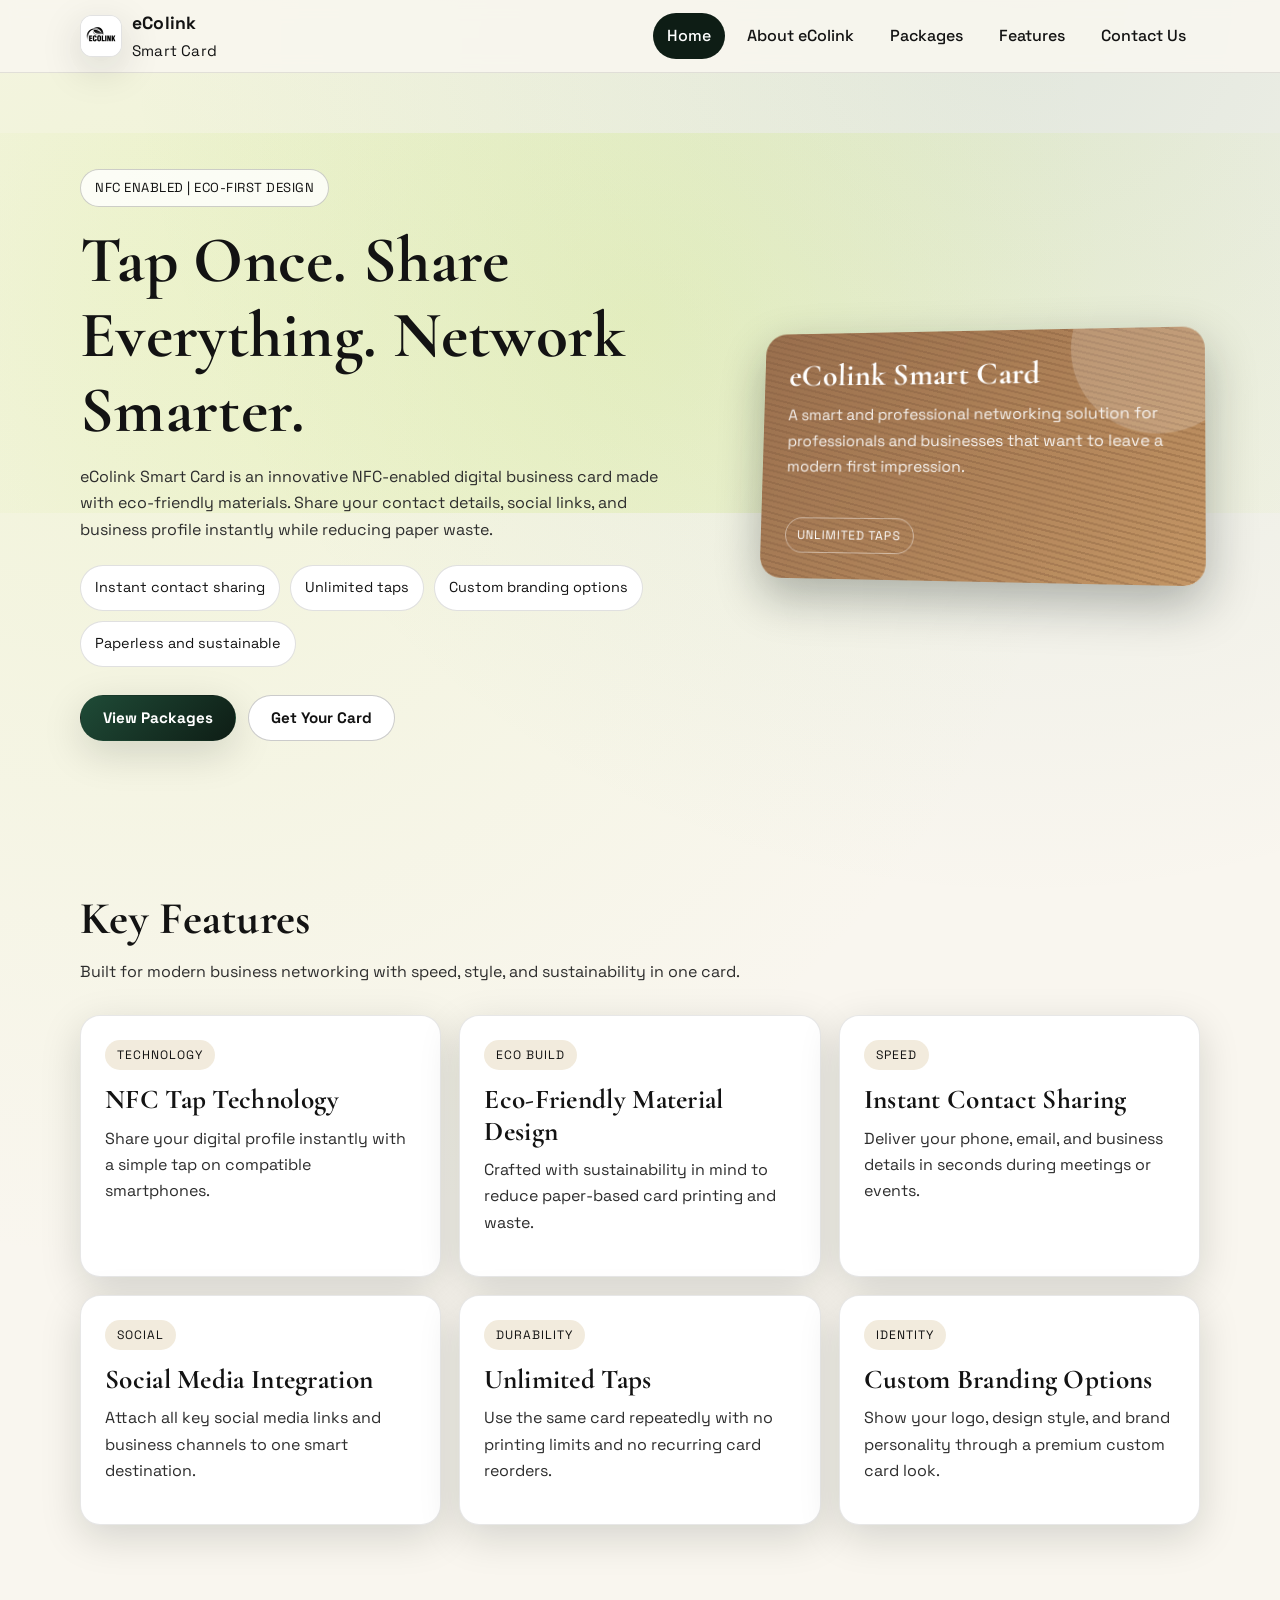
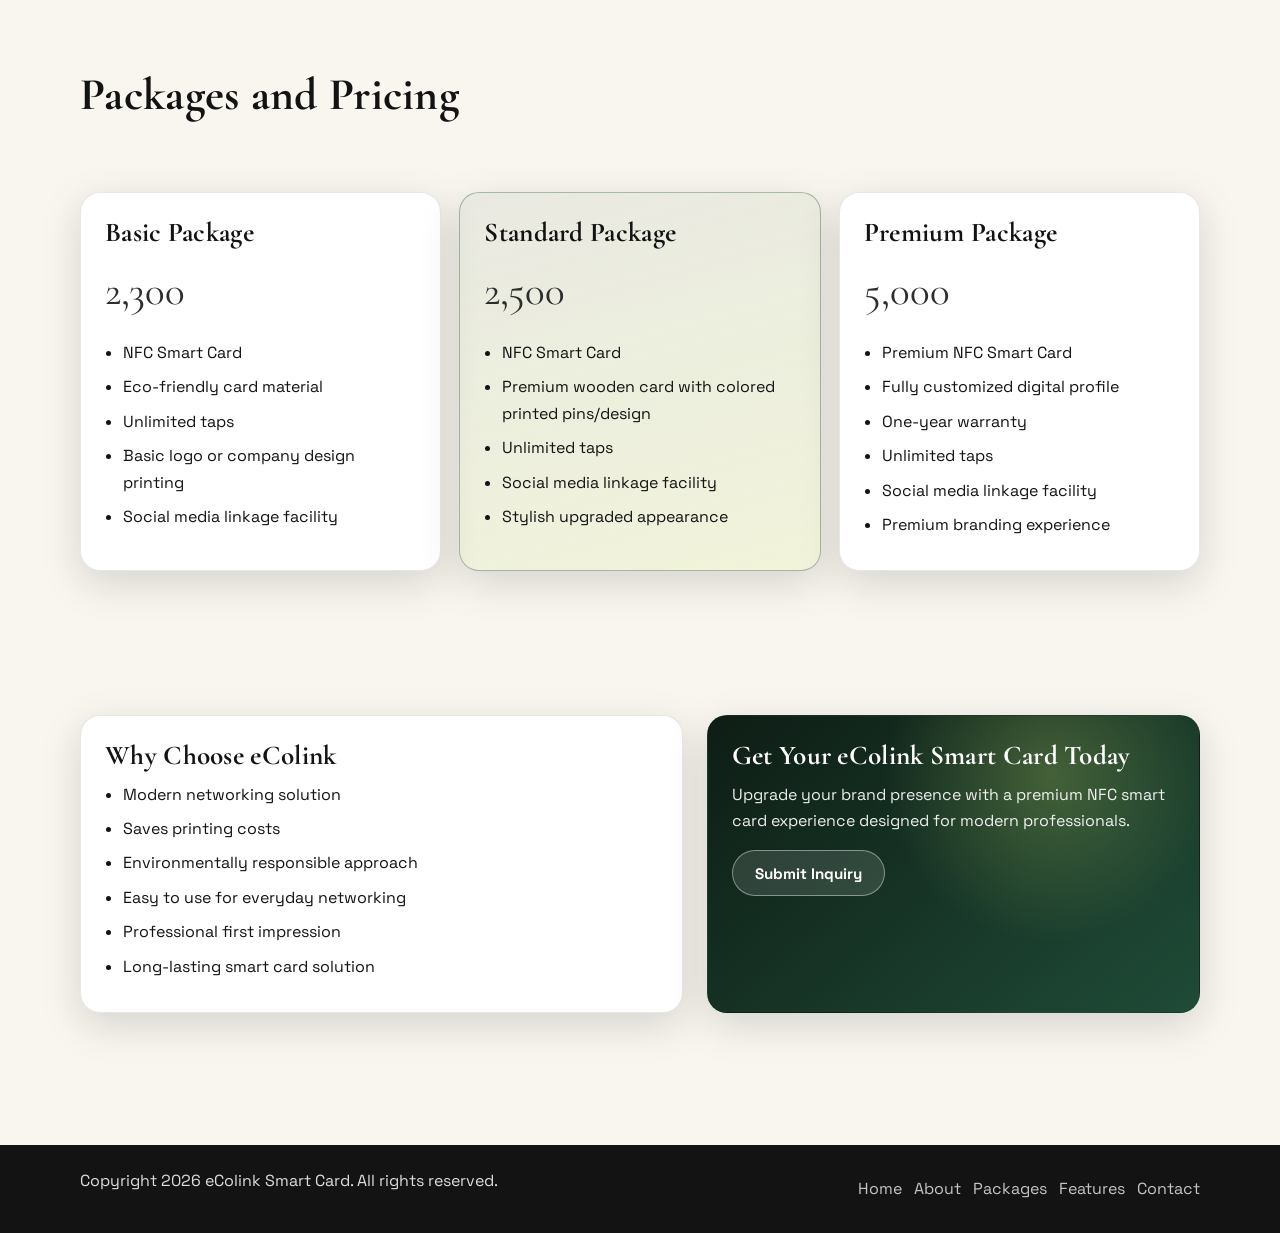
==== index.html @ d2e942c2 "Initial eColink Smart Card website" ====
<!doctype html>
<html lang="en">
<head>
  <meta charset="UTF-8">
  <meta name="viewport" content="width=device-width, initial-scale=1.0">
  <title>eColink Smart Card | Modern Sustainable Networking</title>
  <meta name="description" content="eColink Smart Card is an NFC-enabled, eco-friendly digital business card for instant contact sharing and smarter networking.">
  <link rel="preconnect" href="https://fonts.googleapis.com">
  <link rel="preconnect" href="https://fonts.gstatic.com" crossorigin>
  <link href="https://fonts.googleapis.com/css2?family=Cormorant+Garamond:wght@500;600;700&family=Space+Grotesk:wght@400;500;600;700&display=swap" rel="stylesheet">
  <link rel="stylesheet" href="styles.css">
  <script src="script.js" defer></script>
</head>
<body data-page="home">
  <header class="site-header">
    <div class="container nav-wrap">
      <a class="brand" href="index.html">
        <img class="brand-mark" src="images/Logo.jpeg" alt="eColink logo">
        <span class="brand-text"><strong>eColink</strong> Smart Card</span>
      </a>
      <button class="menu-toggle" type="button" aria-expanded="false" aria-controls="site-nav">Menu</button>
      <nav class="site-nav" id="site-nav" aria-label="Main navigation">
        <a href="index.html" data-page-link="home">Home</a>
        <a href="about.html" data-page-link="about">About eColink</a>
        <a href="packages.html" data-page-link="packages">Packages</a>
        <a href="features.html" data-page-link="features">Features</a>
        <a href="contact.html" data-page-link="contact">Contact Us</a>
      </nav>
    </div>
  </header>

  <main>
    <section class="hero">
      <div class="container hero-grid">
        <div class="reveal">
          <span class="badge">NFC enabled | Eco-first design</span>
          <h1>Tap Once. Share Everything. Network Smarter.</h1>
          <p>
            eColink Smart Card is an innovative NFC-enabled digital business card made with eco-friendly materials.
            Share your contact details, social links, and business profile instantly while reducing paper waste.
          </p>
          <ul class="hero-points">
            <li>Instant contact sharing</li>
            <li>Unlimited taps</li>
            <li>Custom branding options</li>
            <li>Paperless and sustainable</li>
          </ul>
          <div class="hero-actions">
            <a class="btn btn-primary" href="packages.html">View Packages</a>
            <a class="btn btn-secondary" href="contact.html">Get Your Card</a>
          </div>
        </div>

        <div class="hero-card-wrap reveal">
          <article class="hero-card wood-grain">
            <h3>eColink Smart Card</h3>
            <p>
              A smart and professional networking solution for professionals and businesses that want to leave a
              modern first impression.
            </p>
            <span class="chip">Unlimited taps</span>
          </article>
        </div>
      </div>
    </section>

    <section class="section">
      <div class="container">
        <h2 class="section-title reveal">Key Features</h2>
        <p class="section-subtitle reveal">
          Built for modern business networking with speed, style, and sustainability in one card.
        </p>
        <div class="grid grid-3 stagger">
          <article class="feature-card">
            <span class="feature-tag">Technology</span>
            <h3>NFC Tap Technology</h3>
            <p>Share your digital profile instantly with a simple tap on compatible smartphones.</p>
          </article>
          <article class="feature-card">
            <span class="feature-tag">Eco Build</span>
            <h3>Eco-Friendly Material Design</h3>
            <p>Crafted with sustainability in mind to reduce paper-based card printing and waste.</p>
          </article>
          <article class="feature-card">
            <span class="feature-tag">Speed</span>
            <h3>Instant Contact Sharing</h3>
            <p>Deliver your phone, email, and business details in seconds during meetings or events.</p>
          </article>
          <article class="feature-card">
            <span class="feature-tag">Social</span>
            <h3>Social Media Integration</h3>
            <p>Attach all key social media links and business channels to one smart destination.</p>
          </article>
          <article class="feature-card">
            <span class="feature-tag">Durability</span>
            <h3>Unlimited Taps</h3>
            <p>Use the same card repeatedly with no printing limits and no recurring card reorders.</p>
          </article>
          <article class="feature-card">
            <span class="feature-tag">Identity</span>
            <h3>Custom Branding Options</h3>
            <p>Show your logo, design style, and brand personality through a premium custom card look.</p>
          </article>
        </div>
      </div>
    </section>

    <section class="section">
      <div class="container">
        <h2 class="section-title reveal">Packages and Pricing</h2>
        <p class="section-subtitle reveal">
          Choose the package that matches your style and business identity.
        </p>
        <div class="grid grid-3 stagger">
          <article class="package-card">
            <h3>Basic Package</h3>
            <p class="price">2,300</p>
            <ul>
              <li>NFC Smart Card</li>
              <li>Eco-friendly card material</li>
              <li>Unlimited taps</li>
              <li>Basic logo or company design printing</li>
              <li>Social media linkage facility</li>
            </ul>
          </article>
          <article class="package-card highlight">
            <h3>Standard Package</h3>
            <p class="price">2,500</p>
            <ul>
              <li>NFC Smart Card</li>
              <li>Premium wooden card with colored printed pins/design</li>
              <li>Unlimited taps</li>
              <li>Social media linkage facility</li>
              <li>Stylish upgraded appearance</li>
            </ul>
          </article>
          <article class="package-card">
            <h3>Premium Package</h3>
            <p class="price">5,000</p>
            <ul>
              <li>Premium NFC Smart Card</li>
              <li>Fully customized digital profile</li>
              <li>One-year warranty</li>
              <li>Unlimited taps</li>
              <li>Social media linkage facility</li>
              <li>Premium branding experience</li>
            </ul>
          </article>
        </div>
      </div>
    </section>

    <section class="section">
      <div class="container why-grid">
        <article class="value-card reveal">
          <h3>Why Choose eColink</h3>
          <ul class="check-list">
            <li>Modern networking solution</li>
            <li>Saves printing costs</li>
            <li>Environmentally responsible approach</li>
            <li>Easy to use for everyday networking</li>
            <li>Professional first impression</li>
            <li>Long-lasting smart card solution</li>
          </ul>
        </article>
        <article class="panel accent-panel reveal">
          <h3>Get Your eColink Smart Card Today</h3>
          <p>
            Upgrade your brand presence with a premium NFC smart card experience designed for modern professionals.
          </p>
          <a class="btn btn-secondary" href="contact.html">Submit Inquiry</a>
        </article>
      </div>
    </section>
  </main>

  <footer class="site-footer">
    <div class="container footer-inner">
      <p>Copyright <span data-year></span> eColink Smart Card. All rights reserved.</p>
      <nav class="footer-nav" aria-label="Footer links">
        <a href="index.html">Home</a>
        <a href="about.html">About</a>
        <a href="packages.html">Packages</a>
        <a href="features.html">Features</a>
        <a href="contact.html">Contact</a>
      </nav>
    </div>
  </footer>
</body>
</html>
---- styles.css ----
:root {
  --forest-900: #0e1d15;
  --forest-800: #143025;
  --forest-700: #1f4b37;
  --forest-500: #3e7d5f;
  --sage-300: #b8d1b9;
  --cream-100: #f9f6ef;
  --cream-200: #f2ebdd;
  --charcoal-900: #131313;
  --charcoal-700: #2d2d2d;
  --wood-500: #8a5a34;
  --wood-400: #b17a4a;
  --wood-300: #d1a471;
  --leaf-accent: #cae86f;
  --white: #ffffff;
  --shadow-soft: 0 12px 40px rgba(10, 20, 15, 0.15);
  --shadow-strong: 0 18px 48px rgba(10, 20, 15, 0.3);
  --radius-lg: 20px;
  --radius-md: 14px;
  --radius-sm: 10px;
}

* {
  box-sizing: border-box;
}

html,
body {
  margin: 0;
  padding: 0;
  scroll-behavior: smooth;
}

body {
  font-family: "Space Grotesk", "Segoe UI", Tahoma, sans-serif;
  color: var(--charcoal-900);
  line-height: 1.65;
  background:
    radial-gradient(circle at 10% 10%, rgba(202, 232, 111, 0.18), transparent 35%),
    radial-gradient(circle at 80% 0%, rgba(62, 125, 95, 0.12), transparent 30%),
    var(--cream-100);
}

h1,
h2,
h3,
h4 {
  font-family: "Cormorant Garamond", Georgia, serif;
  letter-spacing: 0.3px;
  margin: 0 0 0.6rem;
  line-height: 1.15;
}

p {
  margin: 0 0 1rem;
}

a {
  color: inherit;
  text-decoration: none;
}

img {
  max-width: 100%;
  display: block;
}

.container {
  width: min(1120px, 92vw);
  margin: 0 auto;
}

.section {
  padding: 72px 0;
}

.section-title {
  font-size: clamp(2rem, 1.4rem + 1.8vw, 3rem);
  margin-bottom: 14px;
}

.section-subtitle {
  max-width: 760px;
  color: var(--charcoal-700);
  margin-bottom: 30px;
}

.wood-grain {
  background:
    linear-gradient(120deg, rgba(255, 255, 255, 0.12), rgba(255, 255, 255, 0)),
    repeating-linear-gradient(
      14deg,
      rgba(110, 68, 38, 0.35) 0,
      rgba(110, 68, 38, 0.35) 2px,
      rgba(146, 97, 55, 0.2) 2px,
      rgba(146, 97, 55, 0.2) 6px
    ),
    linear-gradient(130deg, var(--wood-500), var(--wood-300));
}

.site-header {
  position: sticky;
  top: 0;
  z-index: 100;
  -webkit-backdrop-filter: blur(8px);
  backdrop-filter: blur(8px);
  background: rgba(249, 246, 239, 0.88);
  border-bottom: 1px solid rgba(19, 19, 19, 0.1);
}

.nav-wrap {
  display: flex;
  align-items: center;
  justify-content: space-between;
  min-height: 72px;
  gap: 16px;
}

.brand {
  display: inline-flex;
  align-items: center;
  gap: 10px;
  min-width: 0;
}

.brand-mark {
  display: block;
  width: 42px;
  height: 42px;
  object-fit: cover;
  border-radius: 12px;
  border: 1px solid rgba(19, 19, 19, 0.12);
  background: var(--white);
  box-shadow: var(--shadow-soft);
}

.brand-text {
  font-size: 0.95rem;
  letter-spacing: 0.2px;
}

.brand-text strong {
  display: block;
  font-size: 1.1rem;
}

.menu-toggle {
  border: 1px solid rgba(19, 19, 19, 0.2);
  background: var(--white);
  border-radius: 999px;
  padding: 9px 14px;
  font-weight: 600;
  display: none;
}

.site-nav {
  display: flex;
  align-items: center;
  gap: 8px;
}

.site-nav a {
  padding: 10px 14px;
  border-radius: 999px;
  font-weight: 500;
  transition: background-color 0.2s ease, color 0.2s ease;
}

.site-nav a:hover,
.site-nav a.is-active {
  background: var(--forest-900);
  color: var(--white);
}

.hero {
  position: relative;
  overflow: hidden;
  padding: 96px 0 80px;
}

.hero::before {
  content: "";
  position: absolute;
  inset: 8% -15% auto;
  height: 380px;
  background: radial-gradient(circle, rgba(202, 232, 111, 0.28), rgba(202, 232, 111, 0));
  pointer-events: none;
}

.hero-grid {
  position: relative;
  z-index: 1;
  display: grid;
  grid-template-columns: 1.1fr 0.9fr;
  gap: 40px;
  align-items: center;
}

.badge {
  display: inline-flex;
  gap: 8px;
  align-items: center;
  border: 1px solid rgba(19, 19, 19, 0.2);
  border-radius: 999px;
  padding: 7px 14px;
  background: rgba(255, 255, 255, 0.8);
  font-size: 0.82rem;
  letter-spacing: 0.5px;
  text-transform: uppercase;
}

.hero h1 {
  font-size: clamp(2.8rem, 2rem + 2.6vw, 4.8rem);
  margin: 16px 0 16px;
}

.hero p {
  max-width: 58ch;
  color: var(--charcoal-700);
}

.hero-points {
  display: flex;
  flex-wrap: wrap;
  gap: 10px;
  margin: 22px 0 28px;
  padding: 0;
  list-style: none;
}

.hero-points li {
  background: var(--white);
  border: 1px solid rgba(19, 19, 19, 0.13);
  border-radius: 999px;
  padding: 10px 14px;
  font-size: 0.9rem;
}

.hero-actions {
  display: flex;
  flex-wrap: wrap;
  gap: 12px;
}

.btn {
  display: inline-flex;
  align-items: center;
  justify-content: center;
  min-height: 46px;
  border-radius: 999px;
  padding: 0 22px;
  font-weight: 700;
  font-size: 0.95rem;
  border: 1px solid transparent;
  transition: transform 0.2s ease, box-shadow 0.2s ease, background-color 0.2s ease;
}

.btn:hover {
  transform: translateY(-2px);
}

.btn-primary {
  background: linear-gradient(135deg, var(--forest-700), var(--forest-900));
  color: var(--white);
  box-shadow: var(--shadow-soft);
}

.btn-secondary {
  background: var(--white);
  border-color: rgba(19, 19, 19, 0.22);
}

.hero-card-wrap {
  perspective: 1100px;
}

.hero-card {
  position: relative;
  margin-left: auto;
  width: min(460px, 92%);
  border-radius: 22px;
  padding: 26px;
  color: var(--white);
  transform: rotateY(-10deg) rotateX(5deg);
  box-shadow: var(--shadow-strong);
  overflow: hidden;
}

.hero-card::after {
  content: "";
  position: absolute;
  width: 170px;
  height: 170px;
  border-radius: 50%;
  background: rgba(255, 255, 255, 0.18);
  top: -65px;
  right: -40px;
}

.hero-card h3 {
  font-size: 2rem;
}

.hero-card p {
  color: rgba(255, 255, 255, 0.9);
}

.hero-card .chip {
  margin-top: 22px;
  display: inline-block;
  border: 1px solid rgba(255, 255, 255, 0.45);
  border-radius: 999px;
  padding: 7px 12px;
  font-size: 0.78rem;
  letter-spacing: 1px;
  text-transform: uppercase;
}

.grid {
  display: grid;
  gap: 18px;
}

.grid-2 {
  grid-template-columns: repeat(2, minmax(0, 1fr));
}

.grid-3 {
  grid-template-columns: repeat(3, minmax(0, 1fr));
}

.feature-card,
.value-card,
.package-card,
.info-card,
.panel {
  background: var(--white);
  border: 1px solid rgba(19, 19, 19, 0.1);
  border-radius: var(--radius-lg);
  padding: 24px;
  box-shadow: var(--shadow-soft);
}

.feature-card h3,
.value-card h3,
.package-card h3,
.info-card h3,
.panel h3 {
  font-size: 1.7rem;
  margin-bottom: 10px;
}

.feature-card p,
.value-card p,
.package-card p,
.info-card p,
.panel p {
  color: var(--charcoal-700);
}

.feature-tag {
  display: inline-block;
  margin-bottom: 14px;
  background: var(--cream-200);
  border-radius: 999px;
  padding: 5px 12px;
  font-size: 0.76rem;
  text-transform: uppercase;
  letter-spacing: 1px;
}

.package-card {
  position: relative;
}

.package-card.highlight {
  background: linear-gradient(165deg, rgba(31, 75, 55, 0.07), rgba(202, 232, 111, 0.16));
  border-color: rgba(31, 75, 55, 0.35);
}

.package-card .price {
  font-size: clamp(2rem, 1.6rem + 1.2vw, 2.8rem);
  font-family: "Cormorant Garamond", Georgia, serif;
  margin-bottom: 14px;
}

.package-card ul,
.check-list {
  margin: 0;
  padding-left: 18px;
}

.package-card li,
.check-list li {
  margin-bottom: 8px;
}

.price-note {
  font-size: 0.86rem;
  color: var(--charcoal-700);
  margin-top: 12px;
}

.why-grid {
  display: grid;
  grid-template-columns: 1.1fr 0.9fr;
  gap: 24px;
  align-items: stretch;
}

.accent-panel {
  background:
    radial-gradient(circle at 70% 20%, rgba(202, 232, 111, 0.25), transparent 40%),
    linear-gradient(140deg, var(--forest-900), var(--forest-700));
  color: var(--white);
}

.accent-panel p {
  color: rgba(255, 255, 255, 0.92);
}

.accent-panel .btn-secondary {
  background: rgba(255, 255, 255, 0.12);
  border-color: rgba(255, 255, 255, 0.42);
  color: var(--white);
}

.panel-wood-contrast {
  color: var(--white);
}

.panel-wood-contrast p {
  color: rgba(255, 255, 255, 0.92);
}

.panel-wood-contrast .btn {
  margin-top: 10px;
}

.contact-button-note {
  margin-top: 16px;
}

.compare-table {
  width: 100%;
  border-collapse: collapse;
  overflow: hidden;
  border-radius: var(--radius-md);
  border: 1px solid rgba(19, 19, 19, 0.12);
  background: var(--white);
  box-shadow: var(--shadow-soft);
}

.compare-table th,
.compare-table td {
  padding: 14px;
  text-align: left;
  border-bottom: 1px solid rgba(19, 19, 19, 0.08);
}

.compare-table th {
  background: var(--forest-900);
  color: var(--white);
  font-family: "Space Grotesk", sans-serif;
  font-size: 0.92rem;
}

.compare-table tr:last-child td {
  border-bottom: none;
}

.form-layout {
  display: grid;
  grid-template-columns: 1fr 0.95fr;
  gap: 26px;
}

.contact-list {
  list-style: none;
  margin: 16px 0 0;
  padding: 0;
}

.contact-list li {
  margin-bottom: 10px;
}

form {
  display: grid;
  gap: 14px;
}

.form-row {
  display: grid;
  gap: 6px;
}

label {
  font-size: 0.9rem;
  font-weight: 600;
}

input,
select,
textarea {
  font: inherit;
  border: 1px solid rgba(19, 19, 19, 0.2);
  border-radius: 10px;
  padding: 11px 12px;
  background: #fff;
}

input:focus,
select:focus,
textarea:focus {
  border-color: var(--forest-700);
  outline: 2px solid rgba(31, 75, 55, 0.14);
  outline-offset: 1px;
}

textarea {
  min-height: 120px;
  resize: vertical;
}

.form-message {
  margin-top: 6px;
  font-size: 0.9rem;
  color: var(--forest-700);
  min-height: 1.2em;
}

.site-footer {
  background: var(--charcoal-900);
  color: rgba(255, 255, 255, 0.86);
  margin-top: 60px;
}

.footer-inner {
  min-height: 88px;
  display: flex;
  align-items: center;
  justify-content: space-between;
  gap: 16px;
  flex-wrap: wrap;
}

.footer-nav {
  display: flex;
  flex-wrap: wrap;
  gap: 12px;
}

.footer-nav a {
  opacity: 0.88;
}

.footer-nav a:hover {
  opacity: 1;
}

.reveal {
  opacity: 0;
  transform: translateY(20px);
  transition: opacity 0.6s ease, transform 0.6s ease;
}

.reveal.in-view {
  opacity: 1;
  transform: translateY(0);
}

.stagger > * {
  opacity: 0;
  transform: translateY(16px);
  transition: opacity 0.5s ease, transform 0.5s ease;
}

.stagger.in-view > * {
  opacity: 1;
  transform: translateY(0);
}

.stagger.in-view > *:nth-child(2) {
  transition-delay: 0.08s;
}

.stagger.in-view > *:nth-child(3) {
  transition-delay: 0.16s;
}

.stagger.in-view > *:nth-child(4) {
  transition-delay: 0.24s;
}

@media (max-width: 960px) {
  .hero-grid,
  .why-grid,
  .form-layout,
  .grid-3 {
    grid-template-columns: 1fr;
  }

  .hero-card {
    margin: 0;
    width: 100%;
    transform: none;
  }

  .section {
    padding: 60px 0;
  }
}

@media (max-width: 760px) {
  .menu-toggle {
    display: inline-flex;
  }

  .site-nav {
    position: absolute;
    top: 72px;
    right: 4vw;
    left: 4vw;
    background: var(--white);
    border: 1px solid rgba(19, 19, 19, 0.12);
    border-radius: 14px;
    box-shadow: var(--shadow-soft);
    padding: 10px;
    flex-direction: column;
    align-items: stretch;
    opacity: 0;
    pointer-events: none;
    transform: translateY(-8px);
    transition: opacity 0.25s ease, transform 0.25s ease;
  }

  .site-nav.open {
    opacity: 1;
    pointer-events: all;
    transform: translateY(0);
  }

  .site-nav a {
    border-radius: 10px;
    text-align: center;
  }

  .hero {
    padding-top: 78px;
  }
}
@import url('https://fonts.googleapis.com/css2?family=Cormorant+Garamond:wght@500;600;700&family=Space+Grotesk:wght@400;500;600;700&display=swap');
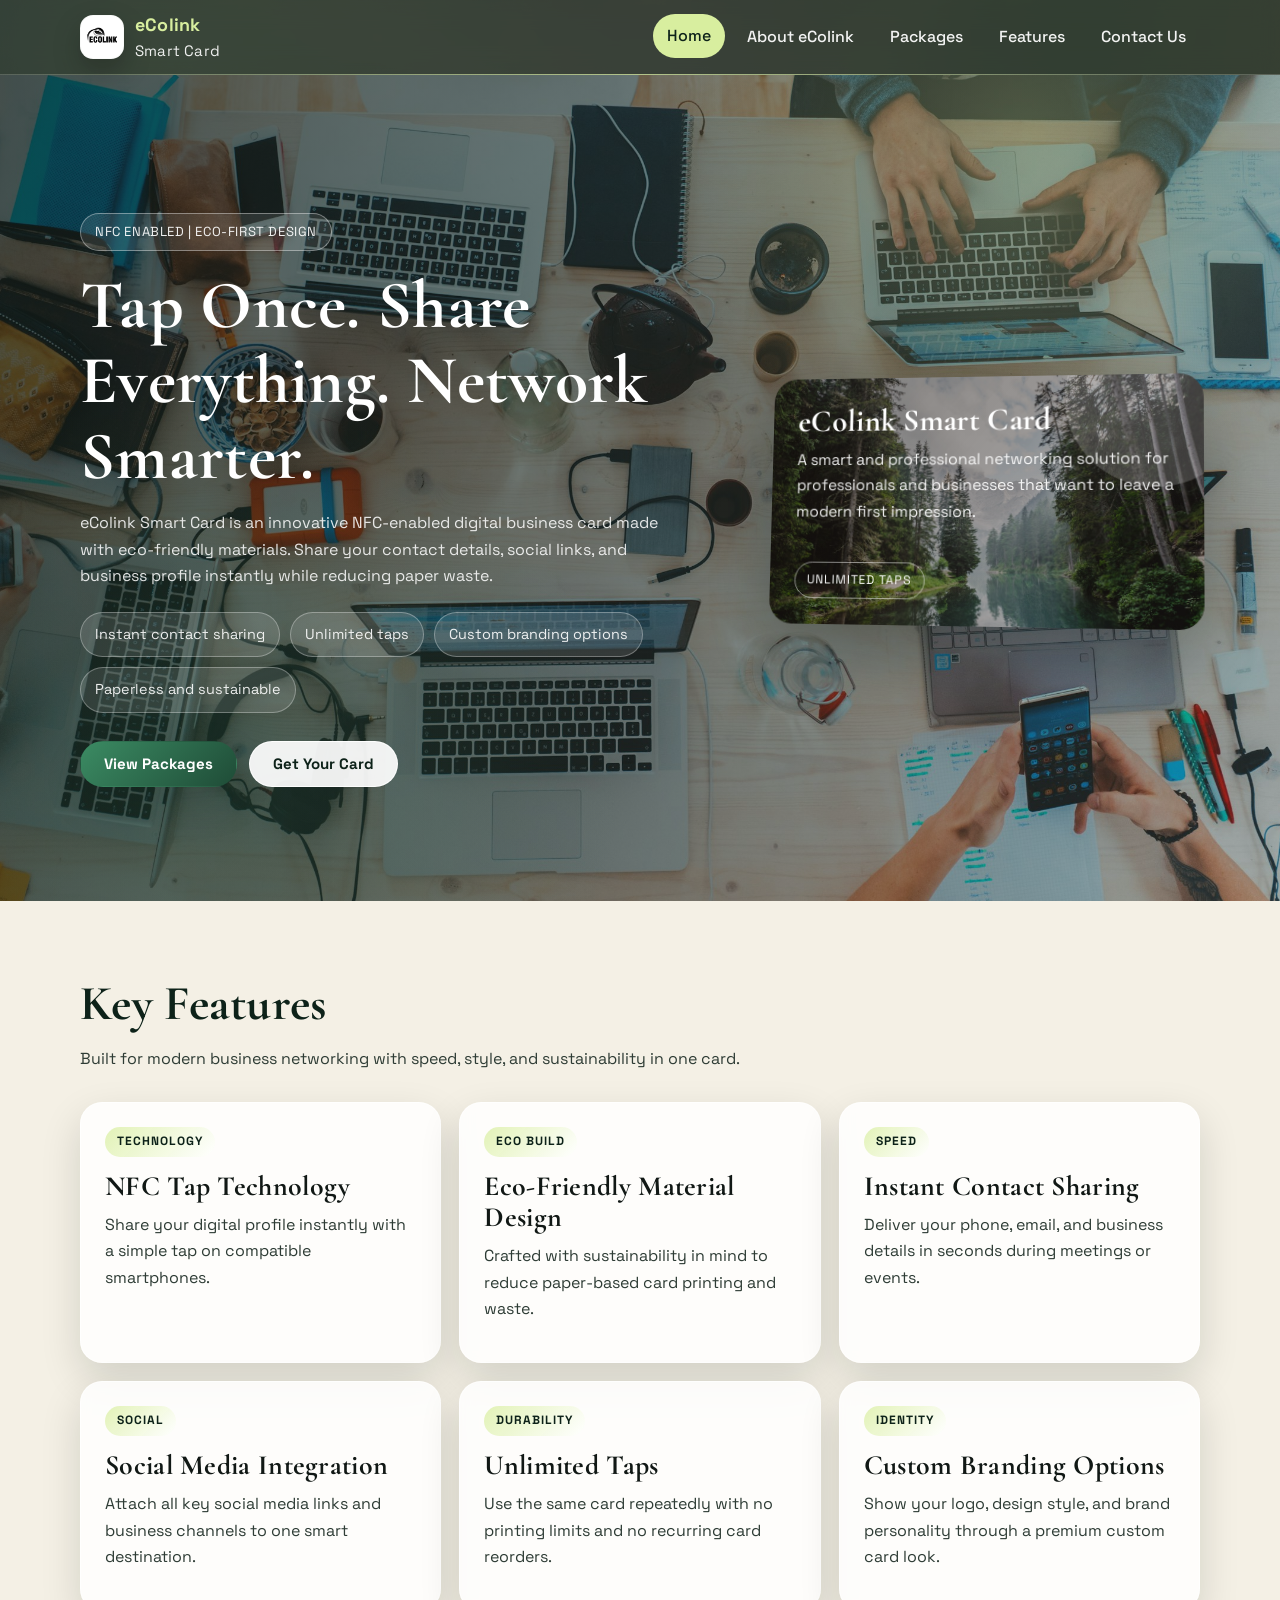
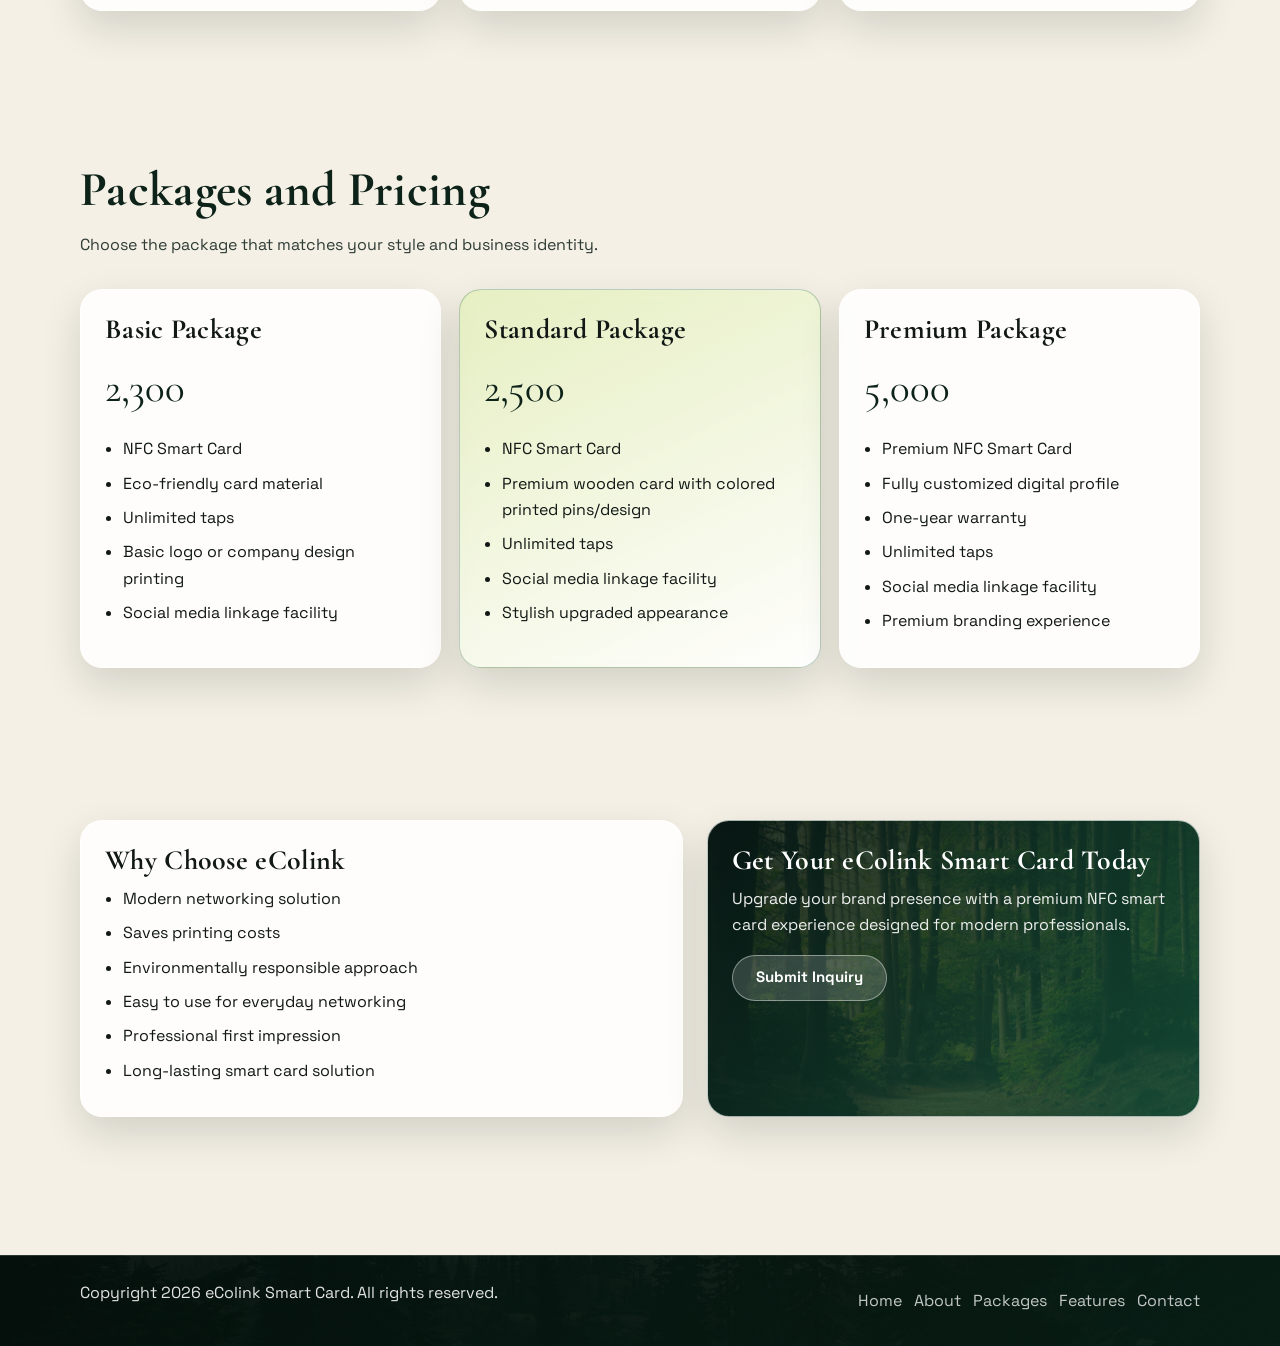
==== commit 1d2454b4: "Fix background image visibility and bust CSS cache" ====
--- a/index.html
+++ b/index.html
@@ -8,7 +8,7 @@
   <link rel="preconnect" href="https://fonts.googleapis.com">
   <link rel="preconnect" href="https://fonts.gstatic.com" crossorigin>
   <link href="https://fonts.googleapis.com/css2?family=Cormorant+Garamond:wght@500;600;700&family=Space+Grotesk:wght@400;500;600;700&display=swap" rel="stylesheet">
-  <link rel="stylesheet" href="styles.css">
+  <link rel="stylesheet" href="styles.css?v=20260422b">
   <script src="script.js" defer></script>
 </head>
 <body data-page="home">
--- a/styles.css
+++ b/styles.css
@@ -1,23 +1,24 @@
 :root {
-  --forest-900: #0e1d15;
-  --forest-800: #143025;
-  --forest-700: #1f4b37;
-  --forest-500: #3e7d5f;
-  --sage-300: #b8d1b9;
-  --cream-100: #f9f6ef;
-  --cream-200: #f2ebdd;
-  --charcoal-900: #131313;
-  --charcoal-700: #2d2d2d;
-  --wood-500: #8a5a34;
-  --wood-400: #b17a4a;
-  --wood-300: #d1a471;
-  --leaf-accent: #cae86f;
+  --forest-950: #07140f;
+  --forest-900: #0d2219;
+  --forest-850: #123224;
+  --forest-700: #246246;
+  --forest-500: #3c8a62;
+  --leaf-300: #d8ee9f;
+  --cream-100: #f4f0e5;
+  --cream-200: #ece3d0;
+  --charcoal-900: #111815;
+  --charcoal-700: #2e3c35;
   --white: #ffffff;
-  --shadow-soft: 0 12px 40px rgba(10, 20, 15, 0.15);
-  --shadow-strong: 0 18px 48px rgba(10, 20, 15, 0.3);
-  --radius-lg: 20px;
-  --radius-md: 14px;
-  --radius-sm: 10px;
+  --glass-light: rgba(255, 255, 255, 0.84);
+  --glass-light-strong: rgba(255, 255, 255, 0.92);
+  --glass-dark: rgba(8, 20, 15, 0.74);
+  --shadow-soft: 0 16px 40px rgba(6, 20, 14, 0.14);
+  --shadow-medium: 0 18px 50px rgba(6, 20, 14, 0.22);
+  --shadow-strong: 0 26px 70px rgba(6, 20, 14, 0.32);
+  --radius-lg: 22px;
+  --radius-md: 16px;
+  --radius-sm: 11px;
 }
 
 * {
@@ -35,10 +36,33 @@
   font-family: "Space Grotesk", "Segoe UI", Tahoma, sans-serif;
   color: var(--charcoal-900);
   line-height: 1.65;
+  background: var(--cream-100);
+  min-height: 100vh;
+  position: relative;
+  isolation: isolate;
+  overflow-x: hidden;
+}
+
+body::before {
+  content: "";
+  position: fixed;
+  inset: 0;
+  z-index: -2;
   background:
-    radial-gradient(circle at 10% 10%, rgba(202, 232, 111, 0.18), transparent 35%),
-    radial-gradient(circle at 80% 0%, rgba(62, 125, 95, 0.12), transparent 30%),
-    var(--cream-100);
+    linear-gradient(120deg, rgba(9, 20, 14, 0.36), rgba(9, 20, 14, 0.12)),
+    url("images/bg-body.jpg") 50% 38% / cover no-repeat;
+  opacity: 0.58;
+}
+
+body::after {
+  content: "";
+  position: fixed;
+  inset: 0;
+  z-index: -1;
+  background:
+    radial-gradient(circle at 12% 12%, rgba(216, 238, 159, 0.36), transparent 34%),
+    radial-gradient(circle at 84% 4%, rgba(60, 138, 98, 0.26), transparent 30%),
+    radial-gradient(circle at 72% 88%, rgba(255, 255, 255, 0.22), transparent 32%);
 }
 
 h1,
@@ -47,8 +71,8 @@
 h4 {
   font-family: "Cormorant Garamond", Georgia, serif;
   letter-spacing: 0.3px;
-  margin: 0 0 0.6rem;
-  line-height: 1.15;
+  margin: 0 0 0.58rem;
+  line-height: 1.12;
 }
 
 p {
@@ -65,18 +89,23 @@
   display: block;
 }
 
+main {
+  position: relative;
+}
+
 .container {
   width: min(1120px, 92vw);
   margin: 0 auto;
 }
 
 .section {
-  padding: 72px 0;
+  padding: 76px 0;
 }
 
 .section-title {
-  font-size: clamp(2rem, 1.4rem + 1.8vw, 3rem);
+  font-size: clamp(2.1rem, 1.45rem + 2vw, 3.2rem);
   margin-bottom: 14px;
+  color: var(--forest-900);
 }
 
 .section-subtitle {
@@ -85,68 +114,68 @@
   margin-bottom: 30px;
 }
 
-.wood-grain {
-  background:
-    linear-gradient(120deg, rgba(255, 255, 255, 0.12), rgba(255, 255, 255, 0)),
-    repeating-linear-gradient(
-      14deg,
-      rgba(110, 68, 38, 0.35) 0,
-      rgba(110, 68, 38, 0.35) 2px,
-      rgba(146, 97, 55, 0.2) 2px,
-      rgba(146, 97, 55, 0.2) 6px
-    ),
-    linear-gradient(130deg, var(--wood-500), var(--wood-300));
-}
-
 .site-header {
   position: sticky;
   top: 0;
-  z-index: 100;
-  -webkit-backdrop-filter: blur(8px);
-  backdrop-filter: blur(8px);
-  background: rgba(249, 246, 239, 0.88);
-  border-bottom: 1px solid rgba(19, 19, 19, 0.1);
+  z-index: 120;
+  -webkit-backdrop-filter: blur(12px);
+  backdrop-filter: blur(12px);
+  background: rgba(7, 19, 14, 0.68);
+  border-bottom: 1px solid rgba(255, 255, 255, 0.18);
+}
+
+.site-header::after {
+  content: "";
+  position: absolute;
+  left: 0;
+  right: 0;
+  bottom: -1px;
+  height: 1px;
+  background: linear-gradient(90deg, transparent, rgba(216, 238, 159, 0.7), transparent);
 }
 
 .nav-wrap {
+  position: relative;
   display: flex;
   align-items: center;
   justify-content: space-between;
-  min-height: 72px;
+  min-height: 74px;
   gap: 16px;
 }
 
 .brand {
   display: inline-flex;
   align-items: center;
-  gap: 10px;
+  gap: 11px;
   min-width: 0;
 }
 
 .brand-mark {
-  display: block;
-  width: 42px;
-  height: 42px;
+  width: 44px;
+  height: 44px;
   object-fit: cover;
-  border-radius: 12px;
-  border: 1px solid rgba(19, 19, 19, 0.12);
-  background: var(--white);
-  box-shadow: var(--shadow-soft);
+  border-radius: 13px;
+  border: 1px solid rgba(255, 255, 255, 0.42);
+  background: rgba(255, 255, 255, 0.95);
+  box-shadow: 0 12px 28px rgba(0, 0, 0, 0.24);
 }
 
 .brand-text {
-  font-size: 0.95rem;
+  color: rgba(255, 255, 255, 0.92);
+  font-size: 0.94rem;
   letter-spacing: 0.2px;
 }
 
 .brand-text strong {
   display: block;
-  font-size: 1.1rem;
+  font-size: 1.12rem;
+  color: var(--leaf-300);
 }
 
 .menu-toggle {
-  border: 1px solid rgba(19, 19, 19, 0.2);
-  background: var(--white);
+  border: 1px solid rgba(255, 255, 255, 0.36);
+  background: rgba(255, 255, 255, 0.18);
+  color: var(--white);
   border-radius: 999px;
   padding: 9px 14px;
   font-weight: 600;
@@ -160,30 +189,46 @@
 }
 
 .site-nav a {
-  padding: 10px 14px;
+  color: rgba(255, 255, 255, 0.94);
+  padding: 9px 14px;
   border-radius: 999px;
   font-weight: 500;
-  transition: background-color 0.2s ease, color 0.2s ease;
+  transition: background-color 0.25s ease, color 0.25s ease, transform 0.25s ease;
 }
 
 .site-nav a:hover,
 .site-nav a.is-active {
-  background: var(--forest-900);
-  color: var(--white);
+  background: var(--leaf-300);
+  color: var(--forest-900);
+  transform: translateY(-1px);
 }
 
 .hero {
   position: relative;
   overflow: hidden;
-  padding: 96px 0 80px;
+  min-height: calc(100vh - 74px);
+  display: flex;
+  align-items: center;
+  padding: 116px 0 92px;
 }
 
 .hero::before {
   content: "";
   position: absolute;
-  inset: 8% -15% auto;
-  height: 380px;
-  background: radial-gradient(circle, rgba(202, 232, 111, 0.28), rgba(202, 232, 111, 0));
+  inset: 0;
+  background:
+    linear-gradient(108deg, rgba(6, 16, 12, 0.72) 0%, rgba(6, 16, 12, 0.5) 46%, rgba(6, 16, 12, 0.25) 100%),
+    url("images/bg-hero.jpg") 50% 22% / cover no-repeat;
+  transform: scale(1.02);
+}
+
+.hero::after {
+  content: "";
+  position: absolute;
+  inset: 0;
+  background:
+    radial-gradient(circle at 80% 8%, rgba(216, 238, 159, 0.28), transparent 28%),
+    radial-gradient(circle at 17% 85%, rgba(36, 98, 70, 0.24), transparent 32%);
   pointer-events: none;
 }
 
@@ -191,32 +236,33 @@
   position: relative;
   z-index: 1;
   display: grid;
-  grid-template-columns: 1.1fr 0.9fr;
-  gap: 40px;
+  grid-template-columns: 1.12fr 0.88fr;
+  gap: 42px;
   align-items: center;
 }
 
 .badge {
   display: inline-flex;
-  gap: 8px;
   align-items: center;
-  border: 1px solid rgba(19, 19, 19, 0.2);
+  border: 1px solid rgba(255, 255, 255, 0.38);
   border-radius: 999px;
   padding: 7px 14px;
-  background: rgba(255, 255, 255, 0.8);
+  background: rgba(255, 255, 255, 0.1);
+  color: rgba(255, 255, 255, 0.92);
   font-size: 0.82rem;
-  letter-spacing: 0.5px;
+  letter-spacing: 0.6px;
   text-transform: uppercase;
 }
 
 .hero h1 {
-  font-size: clamp(2.8rem, 2rem + 2.6vw, 4.8rem);
+  font-size: clamp(2.9rem, 2rem + 2.8vw, 5rem);
   margin: 16px 0 16px;
+  color: var(--white);
 }
 
 .hero p {
-  max-width: 58ch;
-  color: var(--charcoal-700);
+  max-width: 60ch;
+  color: rgba(255, 255, 255, 0.86);
 }
 
 .hero-points {
@@ -229,8 +275,9 @@
 }
 
 .hero-points li {
-  background: var(--white);
-  border: 1px solid rgba(19, 19, 19, 0.13);
+  background: rgba(255, 255, 255, 0.12);
+  border: 1px solid rgba(255, 255, 255, 0.3);
+  color: rgba(255, 255, 255, 0.9);
   border-radius: 999px;
   padding: 10px 14px;
   font-size: 0.9rem;
@@ -248,11 +295,11 @@
   justify-content: center;
   min-height: 46px;
   border-radius: 999px;
-  padding: 0 22px;
+  padding: 0 23px;
   font-weight: 700;
-  font-size: 0.95rem;
+  font-size: 0.94rem;
   border: 1px solid transparent;
-  transition: transform 0.2s ease, box-shadow 0.2s ease, background-color 0.2s ease;
+  transition: transform 0.24s ease, box-shadow 0.24s ease, background-color 0.24s ease, color 0.24s ease;
 }
 
 .btn:hover {
@@ -260,41 +307,57 @@
 }
 
 .btn-primary {
-  background: linear-gradient(135deg, var(--forest-700), var(--forest-900));
+  background: linear-gradient(135deg, #3b8b63, #1f4c37);
   color: var(--white);
   box-shadow: var(--shadow-soft);
 }
 
+.btn-primary:hover {
+  box-shadow: var(--shadow-medium);
+}
+
 .btn-secondary {
+  background: var(--glass-light-strong);
+  color: var(--forest-900);
+  border-color: rgba(255, 255, 255, 0.9);
+}
+
+.btn-secondary:hover {
   background: var(--white);
-  border-color: rgba(19, 19, 19, 0.22);
 }
 
 .hero-card-wrap {
-  perspective: 1100px;
+  perspective: 1200px;
+}
+
+.wood-grain {
+  background:
+    linear-gradient(130deg, rgba(18, 11, 7, 0.5), rgba(18, 11, 7, 0.28)),
+    url("images/bg-wood.jpg") center / cover no-repeat;
 }
 
 .hero-card {
   position: relative;
   margin-left: auto;
   width: min(460px, 92%);
-  border-radius: 22px;
+  border-radius: 24px;
   padding: 26px;
   color: var(--white);
-  transform: rotateY(-10deg) rotateX(5deg);
+  transform: rotateY(-9deg) rotateX(5deg);
   box-shadow: var(--shadow-strong);
   overflow: hidden;
+  animation: heroFloat 7s ease-in-out infinite;
 }
 
 .hero-card::after {
   content: "";
   position: absolute;
-  width: 170px;
-  height: 170px;
+  width: 180px;
+  height: 180px;
   border-radius: 50%;
   background: rgba(255, 255, 255, 0.18);
-  top: -65px;
-  right: -40px;
+  top: -68px;
+  right: -44px;
 }
 
 .hero-card h3 {
@@ -302,13 +365,13 @@
 }
 
 .hero-card p {
-  color: rgba(255, 255, 255, 0.9);
+  color: rgba(255, 255, 255, 0.92);
 }
 
 .hero-card .chip {
   margin-top: 22px;
   display: inline-block;
-  border: 1px solid rgba(255, 255, 255, 0.45);
+  border: 1px solid rgba(255, 255, 255, 0.5);
   border-radius: 999px;
   padding: 7px 12px;
   font-size: 0.78rem;
@@ -316,6 +379,66 @@
   text-transform: uppercase;
 }
 
+.page-intro {
+  position: relative;
+  overflow: hidden;
+  padding: 106px 0 74px;
+}
+
+.page-intro::before {
+  content: "";
+  position: absolute;
+  inset: 0;
+  background-size: cover;
+  background-position: center;
+  transform: scale(1.06);
+}
+
+.page-intro::after {
+  content: "";
+  position: absolute;
+  inset: 0;
+  background: linear-gradient(115deg, rgba(7, 16, 12, 0.62), rgba(7, 16, 12, 0.42));
+}
+
+body[data-page="about"] .page-intro::before {
+  background-image: url("images/bg-about.jpg");
+  background-position: 50% 44%;
+}
+
+body[data-page="features"] .page-intro::before {
+  background-image: url("images/bg-features.jpg");
+  background-position: 50% 38%;
+}
+
+body[data-page="packages"] .page-intro::before {
+  background-image: url("images/bg-packages.jpg");
+  background-position: 50% 40%;
+}
+
+body[data-page="contact"] .page-intro::before {
+  background-image: url("images/bg-contact.jpg");
+  background-position: 50% 34%;
+}
+
+.page-intro > .container {
+  position: relative;
+  z-index: 1;
+}
+
+.page-intro > .container > .section-title {
+  color: var(--white);
+  text-shadow: 0 10px 28px rgba(0, 0, 0, 0.35);
+}
+
+.page-intro > .container > .section-subtitle {
+  color: rgba(255, 255, 255, 0.86);
+}
+
+.page-intro .grid {
+  margin-top: 22px;
+}
+
 .grid {
   display: grid;
   gap: 18px;
@@ -334,11 +457,24 @@
 .package-card,
 .info-card,
 .panel {
-  background: var(--white);
-  border: 1px solid rgba(19, 19, 19, 0.1);
+  background: var(--glass-light);
+  -webkit-backdrop-filter: blur(7px);
+  backdrop-filter: blur(7px);
+  border: 1px solid rgba(255, 255, 255, 0.65);
   border-radius: var(--radius-lg);
   padding: 24px;
   box-shadow: var(--shadow-soft);
+  transition: transform 0.24s ease, box-shadow 0.24s ease, border-color 0.24s ease;
+}
+
+.feature-card:hover,
+.value-card:hover,
+.package-card:hover,
+.info-card:hover,
+.panel:hover {
+  transform: translateY(-5px);
+  box-shadow: var(--shadow-medium);
+  border-color: rgba(36, 98, 70, 0.35);
 }
 
 .feature-card h3,
@@ -346,7 +482,7 @@
 .package-card h3,
 .info-card h3,
 .panel h3 {
-  font-size: 1.7rem;
+  font-size: 1.74rem;
   margin-bottom: 10px;
 }
 
@@ -361,12 +497,14 @@
 .feature-tag {
   display: inline-block;
   margin-bottom: 14px;
-  background: var(--cream-200);
+  background: linear-gradient(135deg, rgba(216, 238, 159, 0.74), rgba(255, 255, 255, 0.82));
   border-radius: 999px;
   padding: 5px 12px;
-  font-size: 0.76rem;
+  font-size: 0.75rem;
   text-transform: uppercase;
   letter-spacing: 1px;
+  color: var(--forest-900);
+  font-weight: 700;
 }
 
 .package-card {
@@ -374,14 +512,16 @@
 }
 
 .package-card.highlight {
-  background: linear-gradient(165deg, rgba(31, 75, 55, 0.07), rgba(202, 232, 111, 0.16));
-  border-color: rgba(31, 75, 55, 0.35);
+  background:
+    linear-gradient(155deg, rgba(216, 238, 159, 0.5), rgba(255, 255, 255, 0.9));
+  border-color: rgba(36, 98, 70, 0.3);
 }
 
 .package-card .price {
   font-size: clamp(2rem, 1.6rem + 1.2vw, 2.8rem);
   font-family: "Cormorant Garamond", Georgia, serif;
   margin-bottom: 14px;
+  color: var(--forest-900);
 }
 
 .package-card ul,
@@ -396,7 +536,7 @@
 }
 
 .price-note {
-  font-size: 0.86rem;
+  font-size: 0.87rem;
   color: var(--charcoal-700);
   margin-top: 12px;
 }
@@ -410,8 +550,8 @@
 
 .accent-panel {
   background:
-    radial-gradient(circle at 70% 20%, rgba(202, 232, 111, 0.25), transparent 40%),
-    linear-gradient(140deg, var(--forest-900), var(--forest-700));
+    linear-gradient(130deg, rgba(8, 23, 17, 0.88), rgba(24, 84, 56, 0.82)),
+    url("images/bg-about.jpg") center / cover no-repeat;
   color: var(--white);
 }
 
@@ -420,7 +560,7 @@
 }
 
 .accent-panel .btn-secondary {
-  background: rgba(255, 255, 255, 0.12);
+  background: rgba(255, 255, 255, 0.16);
   border-color: rgba(255, 255, 255, 0.42);
   color: var(--white);
 }
@@ -439,6 +579,8 @@
 
 .contact-button-note {
   margin-top: 16px;
+  font-size: 0.92rem;
+  color: rgba(17, 24, 21, 0.75);
 }
 
 .compare-table {
@@ -446,8 +588,8 @@
   border-collapse: collapse;
   overflow: hidden;
   border-radius: var(--radius-md);
-  border: 1px solid rgba(19, 19, 19, 0.12);
-  background: var(--white);
+  border: 1px solid rgba(255, 255, 255, 0.7);
+  background: var(--glass-light-strong);
   box-shadow: var(--shadow-soft);
 }
 
@@ -455,11 +597,11 @@
 .compare-table td {
   padding: 14px;
   text-align: left;
-  border-bottom: 1px solid rgba(19, 19, 19, 0.08);
+  border-bottom: 1px solid rgba(17, 24, 21, 0.08);
 }
 
 .compare-table th {
-  background: var(--forest-900);
+  background: linear-gradient(130deg, #113124, #1f5b41);
   color: var(--white);
   font-family: "Space Grotesk", sans-serif;
   font-size: 0.92rem;
@@ -483,6 +625,19 @@
 
 .contact-list li {
   margin-bottom: 10px;
+  padding-left: 22px;
+  position: relative;
+}
+
+.contact-list li::before {
+  content: "";
+  position: absolute;
+  left: 0;
+  top: 10px;
+  width: 9px;
+  height: 9px;
+  border-radius: 50%;
+  background: var(--forest-500);
 }
 
 form {
@@ -498,23 +653,25 @@
 label {
   font-size: 0.9rem;
   font-weight: 600;
+  color: var(--charcoal-900);
 }
 
 input,
 select,
 textarea {
   font: inherit;
-  border: 1px solid rgba(19, 19, 19, 0.2);
+  border: 1px solid rgba(17, 24, 21, 0.2);
   border-radius: 10px;
   padding: 11px 12px;
-  background: #fff;
+  background: rgba(255, 255, 255, 0.92);
+  color: var(--charcoal-900);
 }
 
 input:focus,
 select:focus,
 textarea:focus {
-  border-color: var(--forest-700);
-  outline: 2px solid rgba(31, 75, 55, 0.14);
+  border-color: var(--forest-500);
+  outline: 2px solid rgba(36, 98, 70, 0.18);
   outline-offset: 1px;
 }
 
@@ -526,18 +683,21 @@
 .form-message {
   margin-top: 6px;
   font-size: 0.9rem;
-  color: var(--forest-700);
+  color: var(--forest-900);
   min-height: 1.2em;
 }
 
 .site-footer {
-  background: var(--charcoal-900);
-  color: rgba(255, 255, 255, 0.86);
-  margin-top: 60px;
+  background:
+    linear-gradient(120deg, rgba(5, 15, 11, 0.95), rgba(8, 28, 19, 0.95)),
+    url("images/bg-footer.jpg") center / cover no-repeat;
+  color: rgba(255, 255, 255, 0.88);
+  margin-top: 62px;
+  border-top: 1px solid rgba(255, 255, 255, 0.15);
 }
 
 .footer-inner {
-  min-height: 88px;
+  min-height: 90px;
   display: flex;
   align-items: center;
   justify-content: space-between;
@@ -552,7 +712,7 @@
 }
 
 .footer-nav a {
-  opacity: 0.88;
+  opacity: 0.86;
 }
 
 .footer-nav a:hover {
@@ -562,7 +722,7 @@
 .reveal {
   opacity: 0;
   transform: translateY(20px);
-  transition: opacity 0.6s ease, transform 0.6s ease;
+  transition: opacity 0.68s ease, transform 0.68s ease;
 }
 
 .reveal.in-view {
@@ -573,7 +733,7 @@
 .stagger > * {
   opacity: 0;
   transform: translateY(16px);
-  transition: opacity 0.5s ease, transform 0.5s ease;
+  transition: opacity 0.55s ease, transform 0.55s ease;
 }
 
 .stagger.in-view > * {
@@ -593,22 +753,51 @@
   transition-delay: 0.24s;
 }
 
+.stagger.in-view > *:nth-child(5) {
+  transition-delay: 0.32s;
+}
+
+.stagger.in-view > *:nth-child(6) {
+  transition-delay: 0.4s;
+}
+
+@keyframes heroFloat {
+  0%,
+  100% {
+    transform: rotateY(-9deg) rotateX(5deg) translateY(0);
+  }
+
+  50% {
+    transform: rotateY(-8deg) rotateX(4deg) translateY(-8px);
+  }
+}
+
+@media (max-width: 1100px) {
+  .hero-grid {
+    grid-template-columns: 1fr;
+  }
+
+  .hero-card {
+    margin: 0;
+    width: min(580px, 100%);
+    transform: none;
+    animation: none;
+  }
+}
+
 @media (max-width: 960px) {
-  .hero-grid,
   .why-grid,
   .form-layout,
   .grid-3 {
     grid-template-columns: 1fr;
   }
 
-  .hero-card {
-    margin: 0;
-    width: 100%;
-    transform: none;
+  .grid-2 {
+    grid-template-columns: 1fr;
   }
 
   .section {
-    padding: 60px 0;
+    padding: 62px 0;
   }
 }
 
@@ -622,17 +811,17 @@
     top: 72px;
     right: 4vw;
     left: 4vw;
-    background: var(--white);
-    border: 1px solid rgba(19, 19, 19, 0.12);
+    background: rgba(8, 22, 15, 0.96);
+    border: 1px solid rgba(255, 255, 255, 0.22);
     border-radius: 14px;
-    box-shadow: var(--shadow-soft);
+    box-shadow: var(--shadow-medium);
     padding: 10px;
     flex-direction: column;
     align-items: stretch;
     opacity: 0;
     pointer-events: none;
     transform: translateY(-8px);
-    transition: opacity 0.25s ease, transform 0.25s ease;
+    transition: opacity 0.26s ease, transform 0.26s ease;
   }
 
   .site-nav.open {
@@ -644,11 +833,66 @@
   .site-nav a {
     border-radius: 10px;
     text-align: center;
+    color: rgba(255, 255, 255, 0.92);
   }
 
   .hero {
-    padding-top: 78px;
-  }
-}
-@import url('https://fonts.googleapis.com/css2?family=Cormorant+Garamond:wght@500;600;700&family=Space+Grotesk:wght@400;500;600;700&display=swap');
-
+    padding-top: 90px;
+    padding-bottom: 74px;
+  }
+
+  .hero h1 {
+    font-size: clamp(2.4rem, 1.8rem + 2.5vw, 3.2rem);
+  }
+
+  .page-intro {
+    padding-top: 92px;
+    padding-bottom: 66px;
+  }
+}
+
+@media (max-width: 540px) {
+  .brand-text {
+    display: none;
+  }
+
+  .hero-actions .btn,
+  .package-card .btn,
+  .panel .btn {
+    width: 100%;
+  }
+
+  .hero-points {
+    gap: 8px;
+  }
+
+  .hero-points li {
+    width: 100%;
+    text-align: center;
+  }
+
+  .feature-card,
+  .value-card,
+  .package-card,
+  .info-card,
+  .panel {
+    padding: 21px;
+  }
+
+  .compare-table th,
+  .compare-table td {
+    padding: 11px;
+    font-size: 0.9rem;
+  }
+}
+
+@media (prefers-reduced-motion: reduce) {
+  *,
+  *::before,
+  *::after {
+    animation-duration: 0.01ms !important;
+    animation-iteration-count: 1 !important;
+    transition-duration: 0.01ms !important;
+    scroll-behavior: auto !important;
+  }
+}
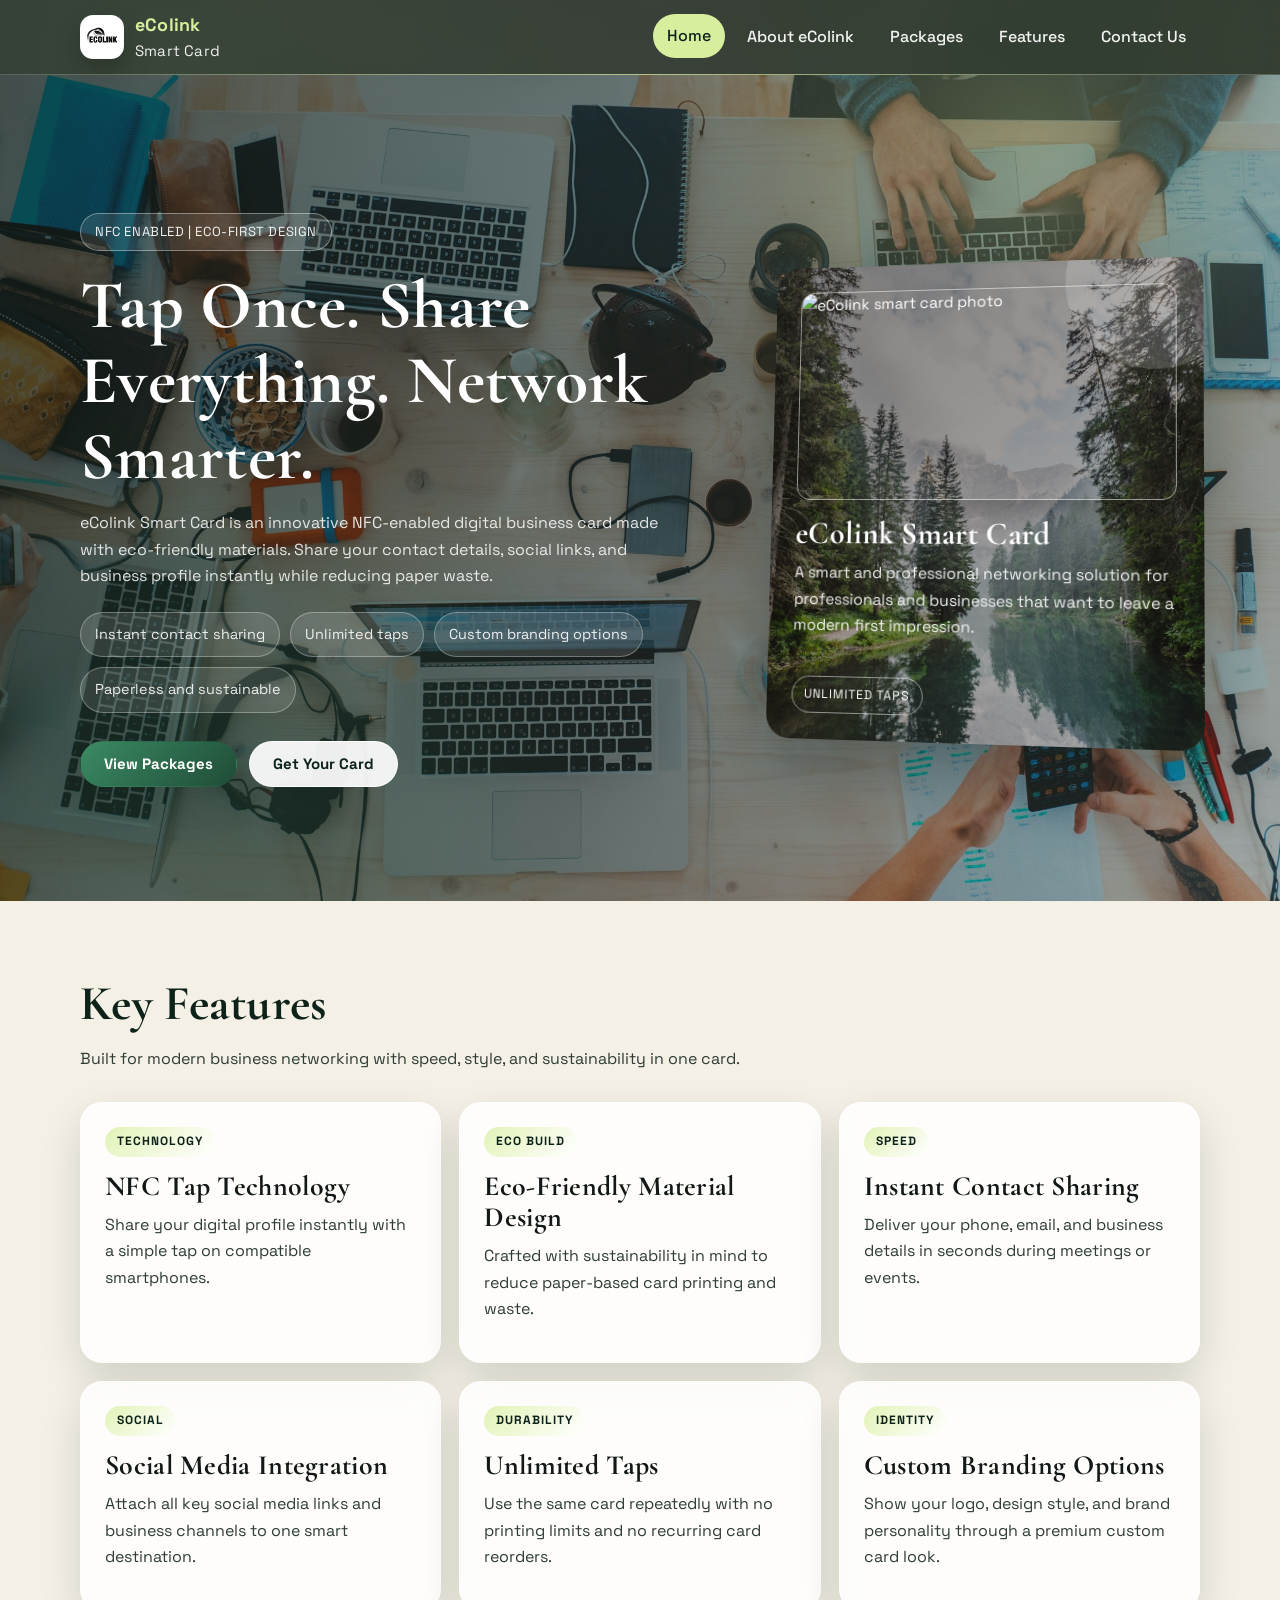
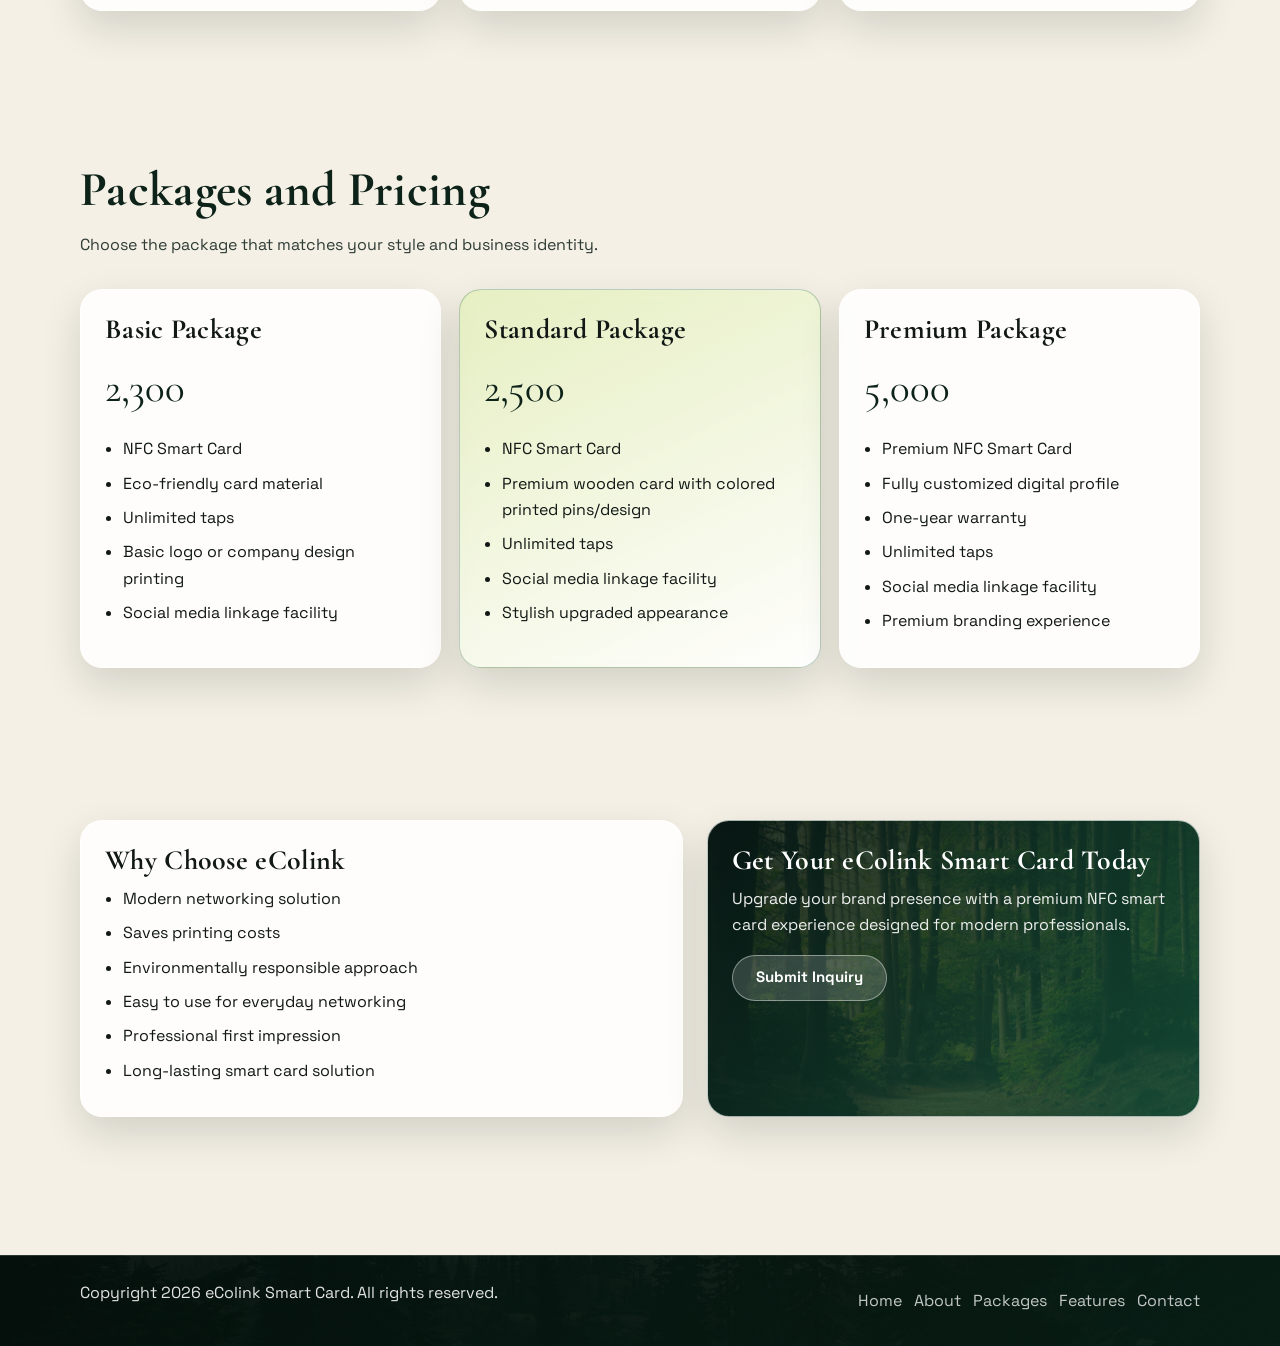
==== commit 38946e05: "Add WhatsApp card image to hero section" ====
--- a/index.html
+++ b/index.html
@@ -53,6 +53,7 @@
 
         <div class="hero-card-wrap reveal">
           <article class="hero-card wood-grain">
+            <img class="card-image" src="images/WhatsApp Image 2026-04-21 at 14.24.31.jpeg" alt="eColink smart card photo">
             <h3>eColink Smart Card</h3>
             <p>
               A smart and professional networking solution for professionals and businesses that want to leave a
--- a/styles.css
+++ b/styles.css
@@ -349,6 +349,11 @@
   animation: heroFloat 7s ease-in-out infinite;
 }
 
+.hero-card > * {
+  position: relative;
+  z-index: 1;
+}
+
 .hero-card::after {
   content: "";
   position: absolute;
@@ -362,6 +367,16 @@
 
 .hero-card h3 {
   font-size: 2rem;
+}
+
+.card-image {
+  width: 100%;
+  aspect-ratio: 16 / 9;
+  object-fit: cover;
+  border-radius: 14px;
+  margin-bottom: 16px;
+  border: 1px solid rgba(255, 255, 255, 0.52);
+  box-shadow: 0 10px 24px rgba(0, 0, 0, 0.24);
 }
 
 .hero-card p {
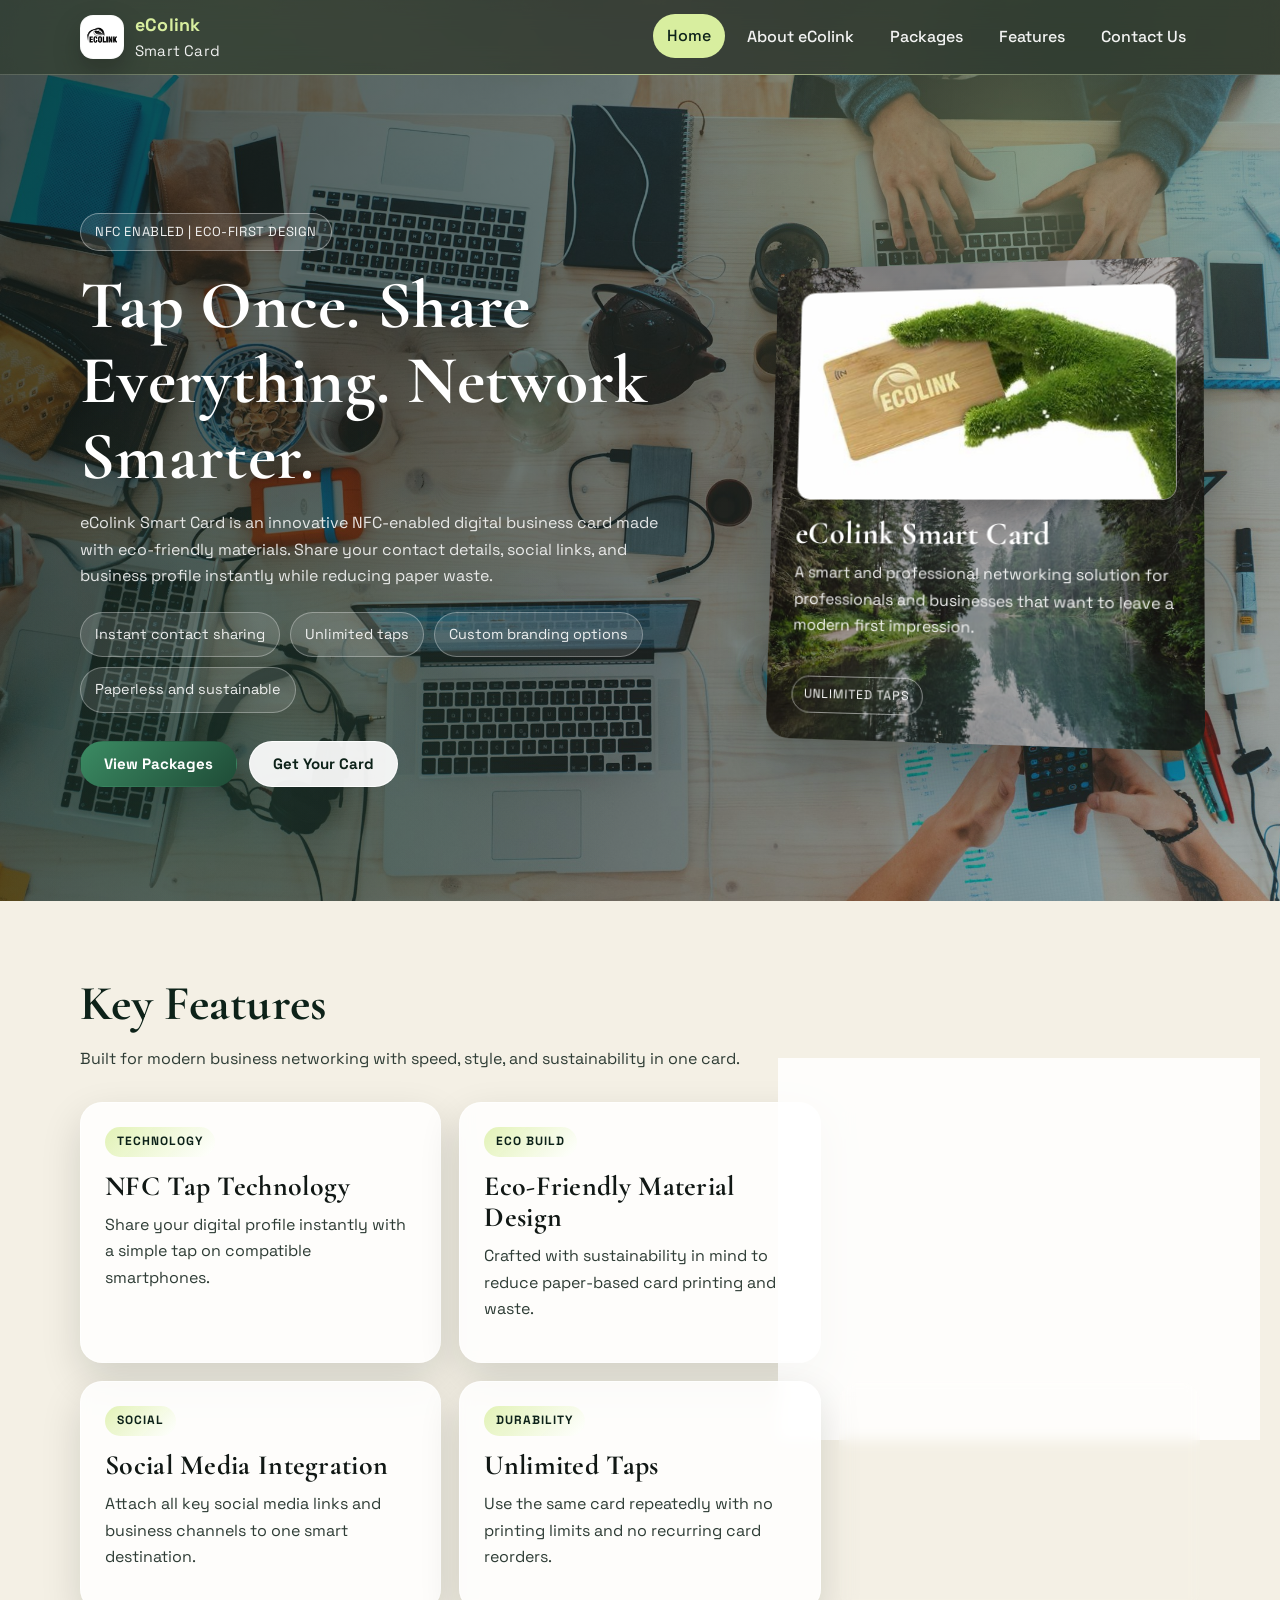
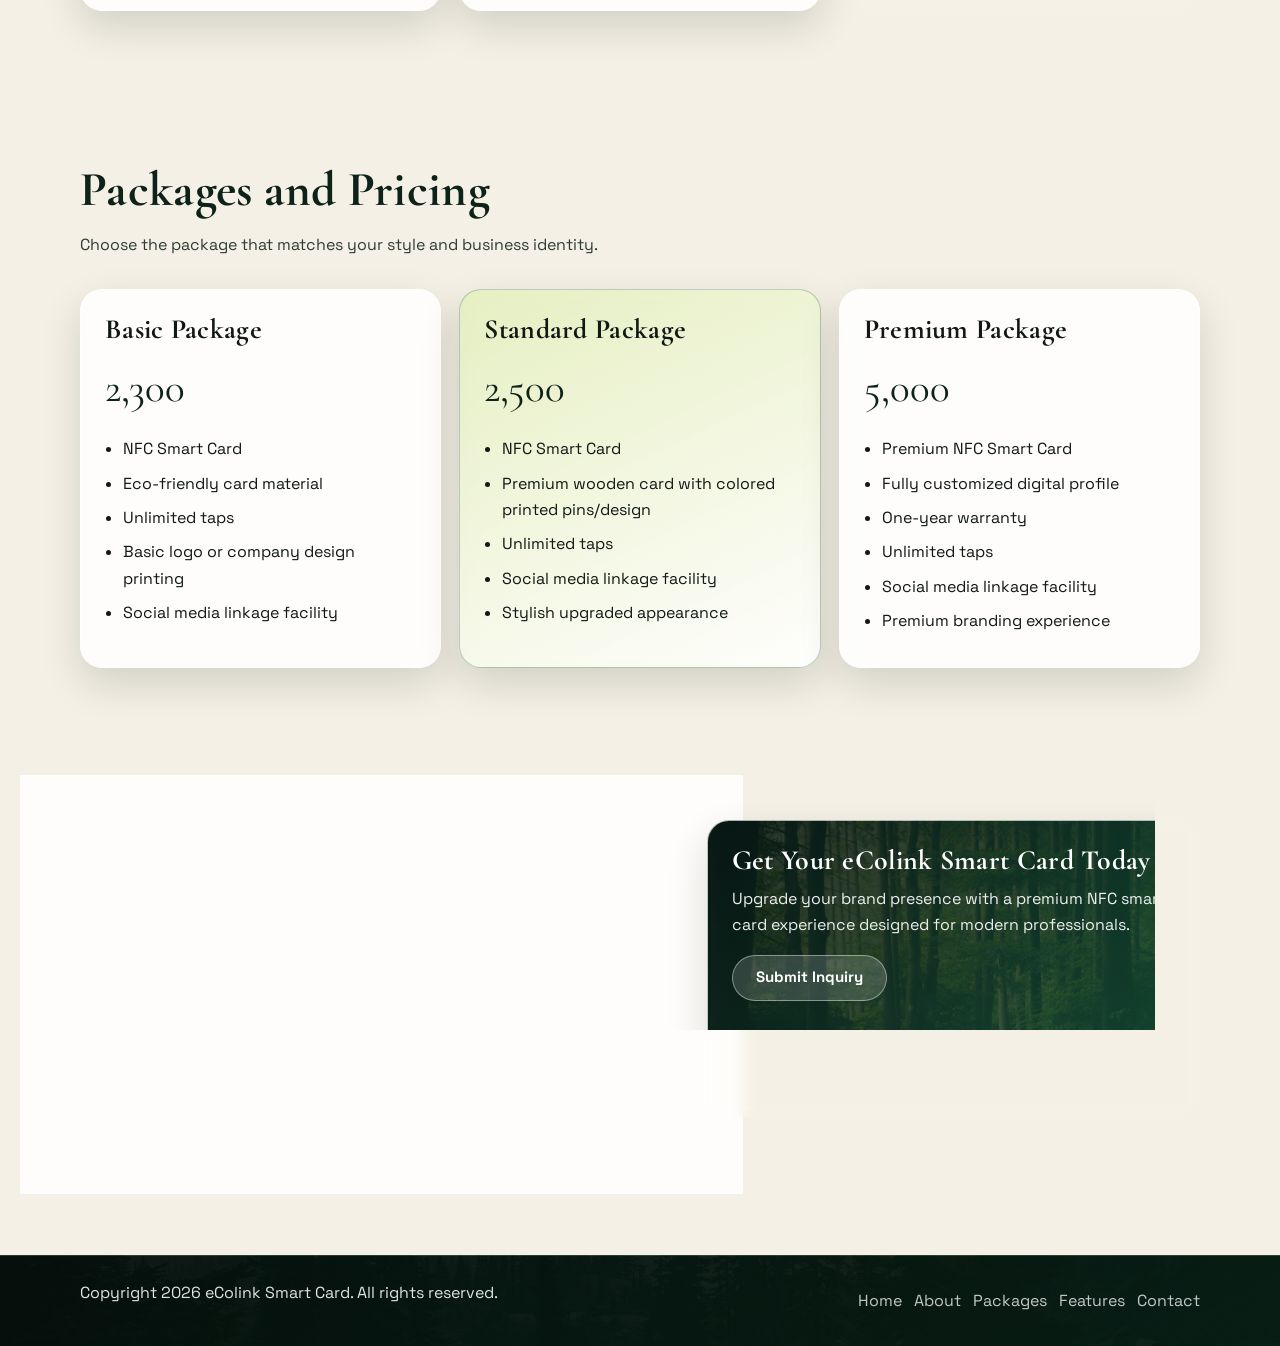
==== commit c1bb04c0: "Fix card photo visibility by tracking image asset" ====
--- a/index.html
+++ b/index.html
@@ -53,7 +53,7 @@
 
         <div class="hero-card-wrap reveal">
           <article class="hero-card wood-grain">
-            <img class="card-image" src="images/WhatsApp Image 2026-04-21 at 14.24.31.jpeg" alt="eColink smart card photo">
+            <img class="card-image" src="images/card-photo.jpeg" alt="eColink smart card photo">
             <h3>eColink Smart Card</h3>
             <p>
               A smart and professional networking solution for professionals and businesses that want to leave a
